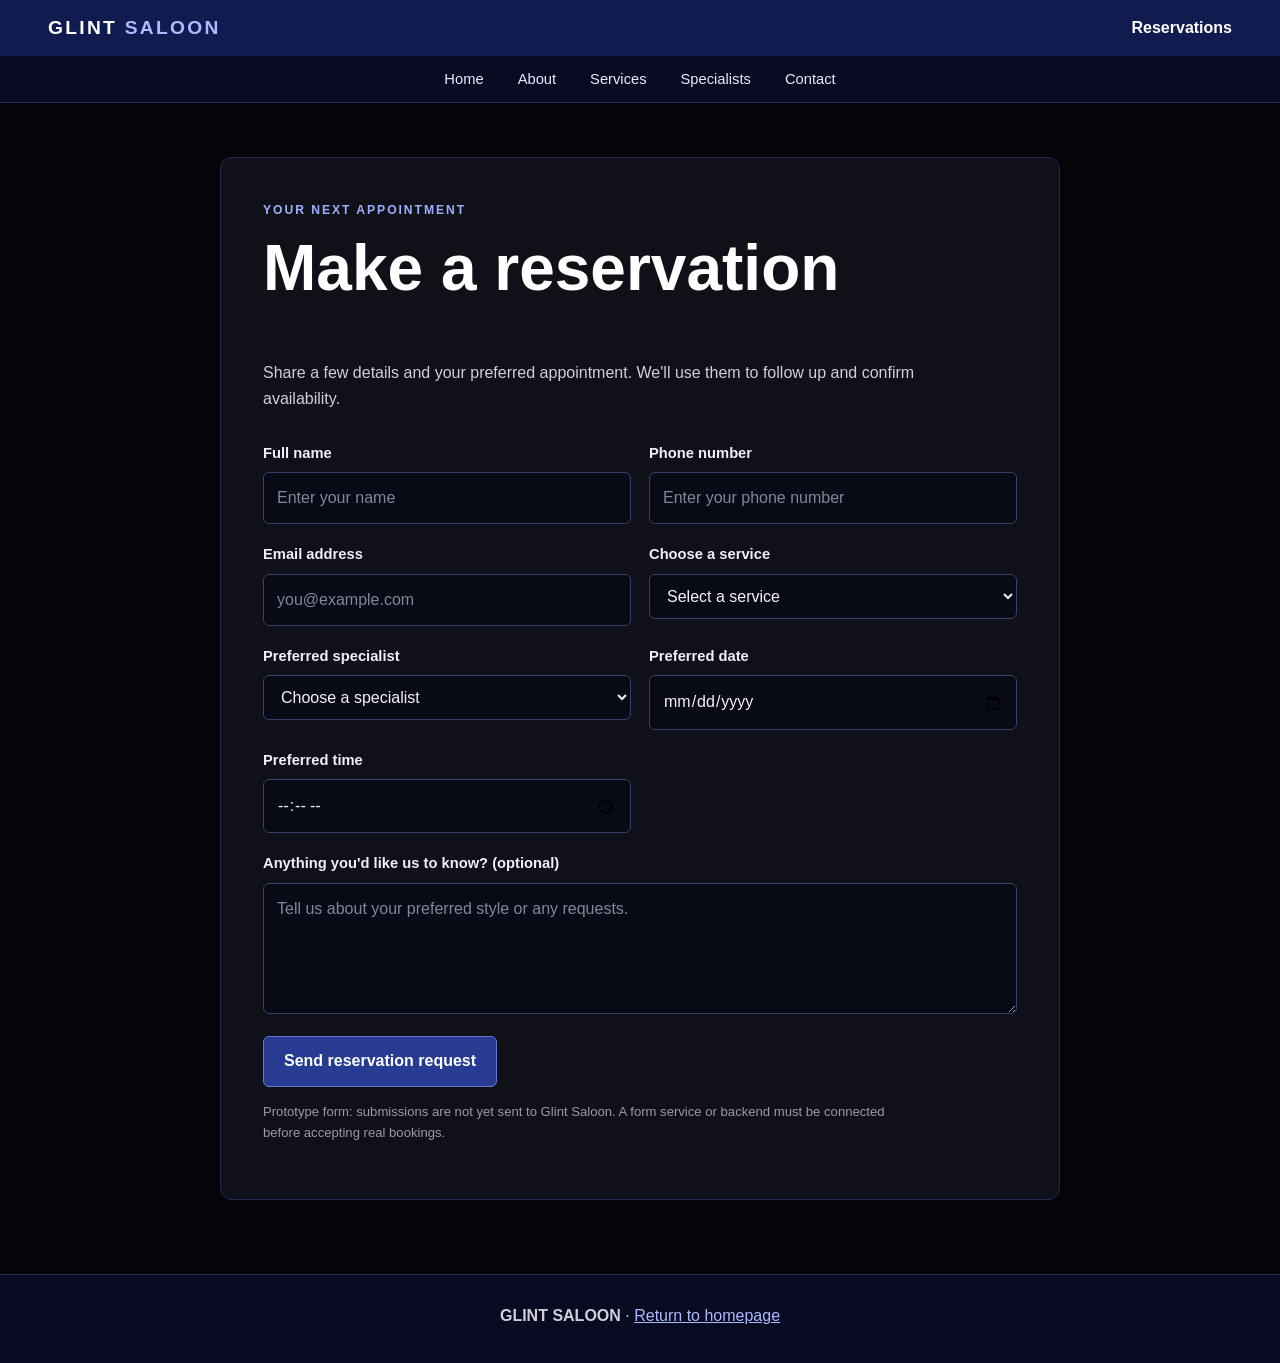
==== reservation.html @ 5bbe2a23 "Add files via upload" ====
<!DOCTYPE html>
<html lang="en">
<head>
  <meta charset="UTF-8">
  <meta name="viewport" content="width=device-width, initial-scale=1.0">
  <meta name="author" content="Olowookere Fulfilment">
  <meta name="description" content="Request an appointment at Glint Saloon.">
  <title>Reservations | Glint Saloon</title>
  <link rel="stylesheet" href="main.css">
</head>
<body>
  <header class="site-header">
    <div class="welcome-bar">
      <a class="brand" href="index.html">GLINT <span>SALOON</span></a>
      <p class="welcome-text">Reservations</p>
    </div>
    <nav class="site-nav" aria-label="Main navigation">
      <ul class="nav-list">
        <li><a href="index.html">Home</a></li>
        <li><a href="index.html#about">About</a></li>
        <li><a href="index.html#services">Services</a></li>
        <li><a href="index.html#specialists">Specialists</a></li>
        <li><a href="index.html#contact">Contact</a></li>
      </ul>
    </nav>
  </header>

  <main class="reservation-main">
    <section class="content-panel reservation-panel">
      <div class="section-heading">
        <p class="eyebrow">YOUR NEXT APPOINTMENT</p>
        <h1>Make a reservation</h1>
        <p>Share a few details and your preferred appointment. We'll use them to follow up and confirm availability.</p>
      </div>
      <form class="booking-form" action="#" method="get">
        <div class="form-grid">
          <div class="form-field">
            <label for="customer-name">Full name</label>
            <input id="customer-name" name="name" type="text" autocomplete="name" placeholder="Enter your name" required>
          </div>
          <div class="form-field">
            <label for="customer-phone">Phone number</label>
            <input id="customer-phone" name="phone" type="tel" autocomplete="tel" placeholder="Enter your phone number" required>
          </div>
          <div class="form-field">
            <label for="customer-email">Email address</label>
            <input id="customer-email" name="email" type="email" autocomplete="email" placeholder="you@example.com">
          </div>
          <div class="form-field">
            <label for="service">Choose a service</label>
            <select id="service" name="service" required>
              <option value="">Select a service</option>
              <option>Signature Haircut</option>
              <option>Fade & Taper</option>
              <option>Beard Sculpting</option>
              <option>Hair & Beard Package</option>
              <option>Natural Hair Styling</option>
              <option>Line-up & Shape-up</option>
            </select>
          </div>
          <div class="form-field">
            <label for="specialist">Preferred specialist</label>
            <select id="specialist" name="specialist" required>
              <option value="">Choose a specialist</option>
              <option>Daniel Adeyemi — Master Fade Specialist</option>
              <option>Marcus Bello — Texture & Natural Hair Specialist</option>
              <option>Ethan Okafor — Beard & Grooming Specialist</option>
              <option>Samuel Williams — Creative Barber & Design Artist</option>
              <option>Victor Adebayo — Classic Cut & Style Consultant</option>
              <option>No preference</option>
            </select>
          </div>
          <div class="form-field">
            <label for="appointment-date">Preferred date</label>
            <input id="appointment-date" name="date" type="date" required>
          </div>
          <div class="form-field">
            <label for="appointment-time">Preferred time</label>
            <input id="appointment-time" name="time" type="time" required>
          </div>
          <div class="form-field form-field-wide">
            <label for="notes">Anything you'd like us to know? (optional)</label>
            <textarea id="notes" name="notes" rows="4" placeholder="Tell us about your preferred style or any requests."></textarea>
          </div>
        </div>
        <button class="submit-button" type="submit">Send reservation request</button>
        <p class="form-note">Prototype form: submissions are not yet sent to Glint Saloon. A form service or backend must be connected before accepting real bookings.</p>
      </form>
    </section>
  </main>

  <footer class="site-footer">
    <p><strong>GLINT SALOON</strong> · <a href="index.html">Return to homepage</a></p>
  </footer>
</body>
</html>
---- main.css ----
/* ==================================================
   ELEMENT SELECTORS
   ================================================== */

* {
  box-sizing: border-box;
}

html {
  scroll-behavior: smooth;
  scroll-padding-top: 120px;
}

body {
  margin: 0;
  padding: 0;
  background: #050509;
  color: #f4f3f7;
  font-family: Arial, Helvetica, sans-serif;
  font-size: 1rem;
  line-height: 1.65;
}

h1,
h2,
h3,
p {
  margin-top: 0;
}

h1,
h2,
h3 {
  color: #ffffff;
  line-height: 1.2;
}

h1 {
  font-size: clamp(2.1rem, 5vw, 4.4rem);
}

h2 {
  font-size: clamp(1.7rem, 3vw, 2.5rem);
}

h3 {
  font-size: 1.15rem;
}

p {
  color: #d0cfda;
}

a {
  color: inherit;
  text-decoration: none;
}

img {
  display: block;
  width: 100%;
  max-width: 100%;
  height: auto;
}

ul {
  padding: 0;
  margin: 0;
}

input,
select,
textarea,
button {
  font: inherit;
}

button,
a,
input,
select,
textarea {
  -webkit-tap-highlight-color: transparent;
}

button:focus-visible,
a:focus-visible,
input:focus-visible,
select:focus-visible,
textarea:focus-visible {
  outline: 2px solid #8b9dff;
  outline-offset: 3px;
}

/* ==================================================
   CLASS SELECTORS
   ================================================== */

.site-header {
  position: sticky;
  top: 0;
  z-index: 10;
  width: 100%;
  background: #080b22;
  border-bottom: 1px solid #202b58;
}

.welcome-bar {
  display: flex;
  align-items: center;
  justify-content: space-between;
  gap: 16px;
  padding: 12px clamp(16px, 4vw, 48px);
  background: #101b50;
}

.brand {
  color: #ffffff;
  font-size: 1.2rem;
  font-weight: 800;
  letter-spacing: 0.12em;
}

.brand span {
  color: #aebaff;
}

.welcome-text {
  margin: 0;
  color: #ffffff;
  font-weight: 600;
  text-align: right;
}

.site-nav {
  padding: 0 clamp(12px, 3vw, 40px);
}

.nav-list {
  display: flex;
  flex-wrap: wrap;
  align-items: center;
  justify-content: center;
  gap: 4px 10px;
  list-style: none;
}

.nav-list a {
  display: block;
  padding: 11px 12px;
  color: #e8eaff;
  font-size: 0.92rem;
  border-radius: 5px;
  transition: background-color 160ms ease, color 160ms ease;
}

.nav-list a:hover {
  color: #ffffff;
  background: #1c2b70;
}

.nav-list .nav-book {
  color: #ffffff;
  background: #263b91;
  border: 1px solid #5269c7;
}

main {
  width: min(1180px, 100%);
  margin: 0 auto;
  padding: 26px clamp(12px, 3vw, 30px) 50px;
}

.page-panel,
.content-panel {
  margin: 24px 0;
  padding: clamp(20px, 4vw, 42px);
  overflow: hidden;
  background: #101018;
  border: 1px solid #202b58;
  border-radius: 12px;
}

.hero-panel {
  display: grid;
  grid-template-columns: minmax(0, 0.9fr) minmax(0, 1.1fr);
  align-items: center;
  gap: clamp(20px, 4vw, 48px);
  background: #10152b;
}

.hero-copy {
  padding: 8px 0;
}

.hero-copy h1 {
  margin-bottom: 18px;
}

.hero-copy h1 span {
  color: #aab8ff;
}

.hero-copy > p:not(.eyebrow) {
  max-width: 460px;
  margin-bottom: 26px;
}

.eyebrow {
  margin-bottom: 10px;
  color: #9eafff;
  font-size: 0.76rem;
  font-weight: 800;
  letter-spacing: 0.16em;
}

.image-frame {
  overflow: hidden;
  background: #08080d;
  border: 1px solid #29366d;
  border-radius: 10px;
}

.image-frame img {
  width: 100%;
  height: 100%;
  object-fit: cover;
}

.hero-image {
  min-height: 300px;
  max-height: 430px;
}

.hero-image img {
  min-height: 300px;
  max-height: 430px;
}

.button-link,
.submit-button {
  display: inline-flex;
  align-items: center;
  justify-content: center;
  min-height: 46px;
  padding: 11px 20px;
  color: #ffffff;
  font-weight: 700;
  background: #263b91;
  border: 1px solid #6578d0;
  border-radius: 6px;
  cursor: pointer;
  transition: background-color 160ms ease, transform 160ms ease;
}

.button-link:hover,
.submit-button:hover {
  background: #344eae;
  transform: translateY(-1px);
}

.section-heading {
  margin-bottom: 24px;
}

.section-heading > p:last-child {
  max-width: 720px;
  margin-bottom: 0;
}

.about-layout {
  display: grid;
  grid-template-columns: minmax(0, 0.85fr) minmax(0, 1.15fr);
  align-items: center;
  gap: 28px;
}

.about-image {
  min-height: 260px;
  max-height: 360px;
}

.about-image img {
  min-height: 260px;
  max-height: 360px;
}

.about-copy p:last-child {
  margin-bottom: 0;
}

.card-grid {
  display: grid;
  grid-template-columns: repeat(3, minmax(0, 1fr));
  gap: 16px;
}

.info-card,
.style-card {
  min-width: 0;
  padding: 20px;
  background: #090a12;
  border: 1px solid #26315d;
  border-radius: 9px;
}

.info-card p:last-child,
.style-card p:last-child {
  margin-bottom: 0;
}

.info-card h3,
.style-card h3 {
  margin-bottom: 9px;
}

.style-grid {
  display: grid;
  grid-template-columns: repeat(4, minmax(0, 1fr));
  gap: 16px;
}

.style-card {
  padding: 12px;
}

.style-image {
  height: 190px;
  margin-bottom: 14px;
}

.style-image img {
  height: 100%;
  object-fit: cover;
}

.specialist-grid {
  grid-template-columns: repeat(2, minmax(0, 1fr));
}

.specialist-card {
  position: relative;
  padding: 24px;
}

.specialist-number {
  margin-bottom: 8px;
  color: #8799ed;
  font-size: 0.8rem;
  font-weight: 800;
  letter-spacing: 0.12em;
}

.specialist-role {
  color: #aebaff;
  font-weight: 700;
}

.small-detail {
  margin-bottom: 7px;
  font-size: 0.9rem;
}

.testimonial-grid {
  grid-template-columns: repeat(3, minmax(0, 1fr));
}

.quote-mark {
  margin-bottom: 0;
  color: #9eafff;
  font-family: Georgia, serif;
  font-size: 2.8rem;
  line-height: 1;
}

.testimonial-name {
  margin-top: 16px;
  color: #aebaff;
  font-size: 0.9rem;
  font-weight: 700;
}

.contact-panel {
  display: flex;
  align-items: center;
  justify-content: space-between;
  gap: 24px;
  background: #10152b;
}

.contact-panel h2 {
  margin-bottom: 10px;
}

.contact-panel p:last-child {
  margin-bottom: 0;
}

.site-footer {
  padding: 28px 16px;
  text-align: center;
  background: #080b22;
  border-top: 1px solid #202b58;
}

.site-footer p {
  margin-bottom: 6px;
}

.site-footer a {
  color: #aebaff;
  text-decoration: underline;
}

.footer-note,
.form-note {
  color: #9999aa;
  font-size: 0.82rem;
}

.reservation-main {
  max-width: 900px;
}

.reservation-panel {
  margin-top: 28px;
}

.reservation-panel .section-heading {
  max-width: 680px;
}

.booking-form {
  margin-top: 28px;
}

.form-grid {
  display: grid;
  grid-template-columns: repeat(2, minmax(0, 1fr));
  gap: 18px;
}

.form-field {
  display: flex;
  flex-direction: column;
  min-width: 0;
  gap: 7px;
}

.form-field label {
  color: #f0efff;
  font-size: 0.92rem;
  font-weight: 700;
}

.form-field input,
.form-field select,
.form-field textarea {
  width: 100%;
  min-width: 0;
  padding: 12px 13px;
  color: #f4f3f7;
  background: #080a16;
  border: 1px solid #35416f;
  border-radius: 6px;
}

.form-field input::placeholder,
.form-field textarea::placeholder {
  color: #85869a;
}

.form-field select option {
  color: #ffffff;
  background: #080a16;
}

.form-field textarea {
  resize: vertical;
}

.form-field-wide {
  grid-column: 1 / -1;
}

.submit-button {
  margin-top: 22px;
}

.form-note {
  margin-top: 14px;
  max-width: 650px;
}

/* ==================================================
   ID SELECTORS
   ================================================== */

#about,
#services,
#styles,
#specialists,
#testimonials,
#contact {
  scroll-margin-top: 125px;
}

/* ==================================================
   RESPONSIVE MEDIA QUERIES
   ================================================== */

@media (max-width: 900px) {
  .style-grid {
    grid-template-columns: repeat(2, minmax(0, 1fr));
  }

  .card-grid,
  .testimonial-grid {
    grid-template-columns: repeat(2, minmax(0, 1fr));
  }

  .hero-panel,
  .about-layout {
    grid-template-columns: 1fr;
  }

  .hero-image {
    min-height: 260px;
  }
}

@media (max-width: 600px) {
  html {
    scroll-padding-top: 155px;
  }

  .welcome-bar {
    align-items: flex-start;
    flex-direction: column;
    gap: 3px;
    padding: 11px 16px;
  }

  .welcome-text {
    text-align: left;
    font-size: 0.9rem;
  }

  .site-nav {
    padding: 4px 10px 8px;
  }

  .nav-list {
    justify-content: flex-start;
    gap: 2px 4px;
  }

  .nav-list a {
    padding: 8px 9px;
    font-size: 0.82rem;
  }

  main {
    padding: 12px 12px 32px;
  }

  .page-panel,
  .content-panel {
    margin: 14px 0;
    padding: 20px 16px;
    border-radius: 9px;
  }

  .hero-panel {
    gap: 20px;
  }

  .hero-image,
  .hero-image img {
    min-height: 210px;
    max-height: 280px;
  }

  .style-grid,
  .card-grid,
  .specialist-grid,
  .testimonial-grid,
  .form-grid {
    grid-template-columns: 1fr;
  }

  .style-image {
    height: 220px;
  }

  .contact-panel {
    align-items: flex-start;
    flex-direction: column;
  }

  .form-field-wide {
    grid-column: auto;
  }

  .submit-button,
  .button-link {
    width: 100%;
  }
}

@media (max-width: 360px) {
  body {
    font-size: 0.94rem;
  }

  .brand {
    font-size: 1.05rem;
  }

  .nav-list a {
    padding: 7px;
    font-size: 0.76rem;
  }

  .info-card,
  .specialist-card {
    padding: 16px;
  }
}
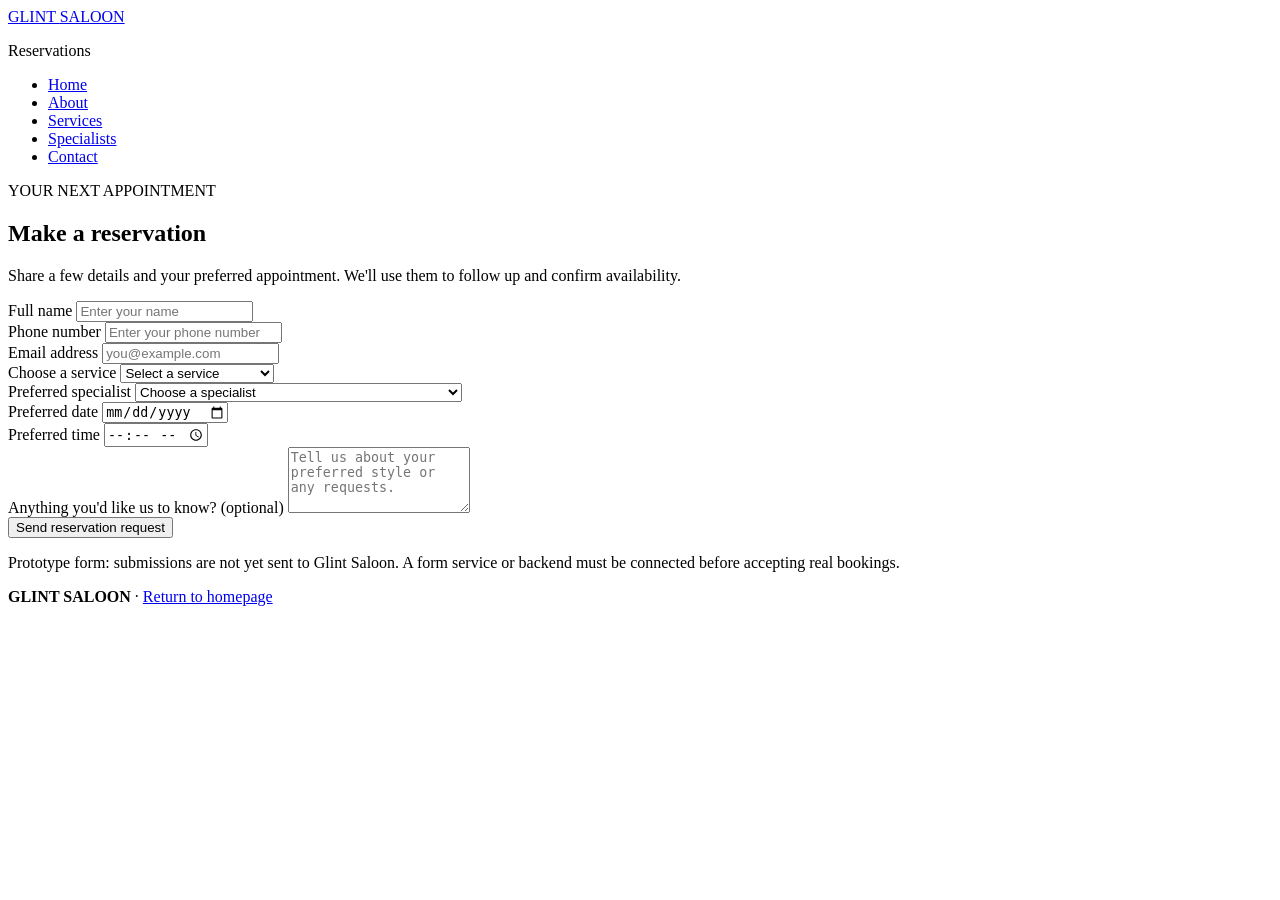
==== commit 0d77e3d7: "Update reservation.html Added animations" ====
--- a/reservation.html
+++ b/reservation.html
@@ -6,21 +6,21 @@
   <meta name="author" content="Olowookere Fulfilment">
   <meta name="description" content="Request an appointment at Glint Saloon.">
   <title>Reservations | Glint Saloon</title>
-  <link rel="stylesheet" href="main.css">
+  <link rel="stylesheet" href="main-by-claude.css">
 </head>
 <body>
   <header class="site-header">
     <div class="welcome-bar">
-      <a class="brand" href="index.html">GLINT <span>SALOON</span></a>
+      <a class="brand" href="index-by-claude.html">GLINT <span>SALOON</span></a>
       <p class="welcome-text">Reservations</p>
     </div>
     <nav class="site-nav" aria-label="Main navigation">
       <ul class="nav-list">
-        <li><a href="index.html">Home</a></li>
-        <li><a href="index.html#about">About</a></li>
-        <li><a href="index.html#services">Services</a></li>
-        <li><a href="index.html#specialists">Specialists</a></li>
-        <li><a href="index.html#contact">Contact</a></li>
+        <li><a href="index-by-claude.html">Home</a></li>
+        <li><a href="index-by-claude.html#about">About</a></li>
+        <li><a href="index-by-claude.html#services">Services</a></li>
+        <li><a href="index-by-claude.html#specialists">Specialists</a></li>
+        <li><a href="index-by-claude.html#contact">Contact</a></li>
       </ul>
     </nav>
   </header>
@@ -90,7 +90,7 @@
   </main>
 
   <footer class="site-footer">
-    <p><strong>GLINT SALOON</strong> · <a href="index.html">Return to homepage</a></p>
+    <p><strong>GLINT SALOON</strong> · <a href="index-by-claude.html">Return to homepage</a></p>
   </footer>
 </body>
 </html>
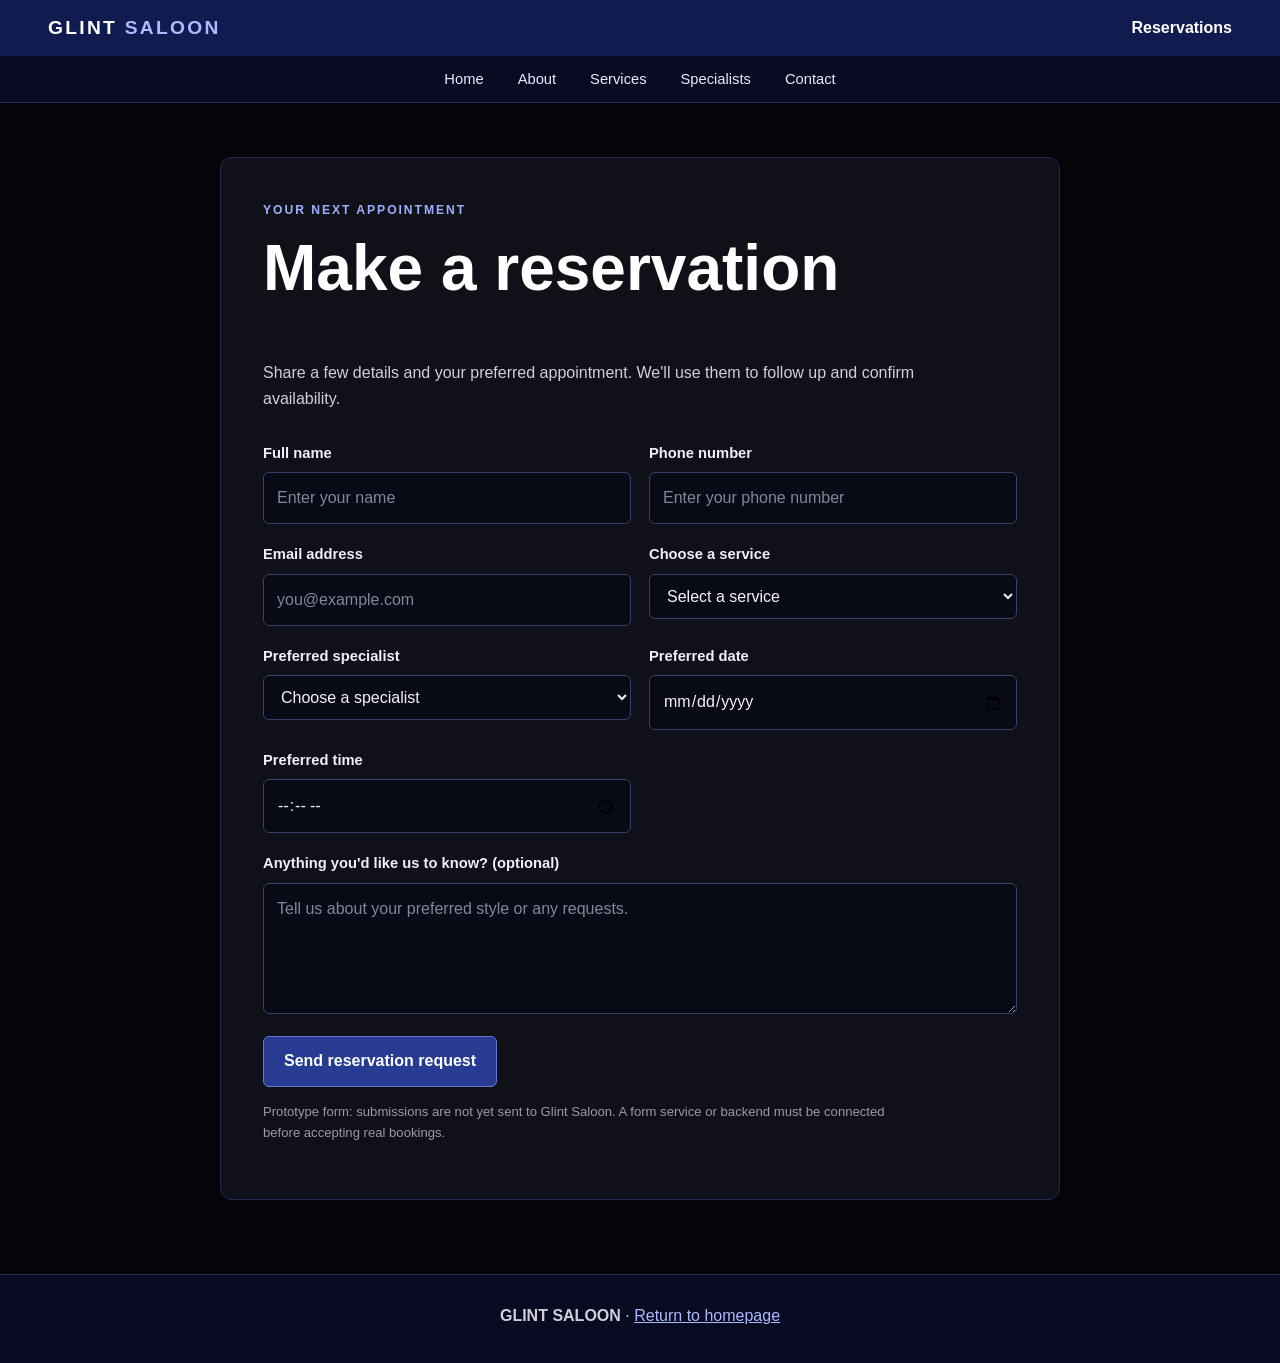
==== commit 3eedd8cf: "Update reservation.html Adjusted links" ====
--- a/reservation.html
+++ b/reservation.html
@@ -6,21 +6,21 @@
   <meta name="author" content="Olowookere Fulfilment">
   <meta name="description" content="Request an appointment at Glint Saloon.">
   <title>Reservations | Glint Saloon</title>
-  <link rel="stylesheet" href="main-by-claude.css">
+  <link rel="stylesheet" href="main.css">
 </head>
 <body>
   <header class="site-header">
     <div class="welcome-bar">
-      <a class="brand" href="index-by-claude.html">GLINT <span>SALOON</span></a>
+      <a class="brand" href="index.html">GLINT <span>SALOON</span></a>
       <p class="welcome-text">Reservations</p>
     </div>
     <nav class="site-nav" aria-label="Main navigation">
       <ul class="nav-list">
-        <li><a href="index-by-claude.html">Home</a></li>
-        <li><a href="index-by-claude.html#about">About</a></li>
-        <li><a href="index-by-claude.html#services">Services</a></li>
-        <li><a href="index-by-claude.html#specialists">Specialists</a></li>
-        <li><a href="index-by-claude.html#contact">Contact</a></li>
+        <li><a href="index.html">Home</a></li>
+        <li><a href="index.html#about">About</a></li>
+        <li><a href="index.html#services">Services</a></li>
+        <li><a href="index.html#specialists">Specialists</a></li>
+        <li><a href="index.html#contact">Contact</a></li>
       </ul>
     </nav>
   </header>
--- a/main.css
+++ b/main.css
@@ -0,0 +1,909 @@
+/* ==================================================
+   ELEMENT SELECTORS
+   ================================================== */
+
+* {
+  box-sizing: border-box;
+}
+
+html {
+  scroll-behavior: smooth;
+  scroll-padding-top: 120px;
+}
+
+body {
+  margin: 0;
+  padding: 0;
+  background: #050509;
+  color: #f4f3f7;
+  font-family: Arial, Helvetica, sans-serif;
+  font-size: 1rem;
+  line-height: 1.65;
+}
+
+h1,
+h2,
+h3,
+p {
+  margin-top: 0;
+}
+
+h1,
+h2,
+h3 {
+  color: #ffffff;
+  line-height: 1.2;
+}
+
+h1 {
+  font-size: clamp(2.1rem, 5vw, 4.4rem);
+}
+
+h2 {
+  font-size: clamp(1.7rem, 3vw, 2.5rem);
+}
+
+h3 {
+  font-size: 1.15rem;
+}
+
+p {
+  color: #d0cfda;
+}
+
+a {
+  color: inherit;
+  text-decoration: none;
+}
+
+img {
+  display: block;
+  width: 100%;
+  max-width: 100%;
+  height: auto;
+}
+
+ul {
+  padding: 0;
+  margin: 0;
+}
+
+input,
+select,
+textarea,
+button {
+  font: inherit;
+}
+
+button,
+a,
+input,
+select,
+textarea {
+  -webkit-tap-highlight-color: transparent;
+}
+
+button:focus-visible,
+a:focus-visible,
+input:focus-visible,
+select:focus-visible,
+textarea:focus-visible {
+  outline: 2px solid #8b9dff;
+  outline-offset: 3px;
+}
+
+/* ==================================================
+   CLASS SELECTORS
+   ================================================== */
+
+.site-header {
+  position: sticky;
+  top: 0;
+  z-index: 10;
+  width: 100%;
+  background: #080b22;
+  border-bottom: 1px solid #202b58;
+}
+
+.welcome-bar {
+  display: flex;
+  align-items: center;
+  justify-content: space-between;
+  gap: 16px;
+  padding: 12px clamp(16px, 4vw, 48px);
+  background: #101b50;
+}
+
+.brand {
+  color: #ffffff;
+  font-size: 1.2rem;
+  font-weight: 800;
+  letter-spacing: 0.12em;
+}
+
+.brand span {
+  color: #aebaff;
+}
+
+.welcome-text {
+  margin: 0;
+  color: #ffffff;
+  font-weight: 600;
+  text-align: right;
+}
+
+.site-nav {
+  padding: 0 clamp(12px, 3vw, 40px);
+}
+
+.nav-list {
+  display: flex;
+  flex-wrap: wrap;
+  align-items: center;
+  justify-content: center;
+  gap: 4px 10px;
+  list-style: none;
+}
+
+.nav-list a {
+  display: block;
+  padding: 11px 12px;
+  color: #e8eaff;
+  font-size: 0.92rem;
+  border-radius: 5px;
+  transition: background-color 160ms ease, color 160ms ease;
+}
+
+.nav-list a:hover {
+  color: #ffffff;
+  background: #1c2b70;
+}
+
+.nav-list .nav-book {
+  color: #ffffff;
+  background: #263b91;
+  border: 1px solid #5269c7;
+}
+
+main {
+  width: min(1180px, 100%);
+  margin: 0 auto;
+  padding: 26px clamp(12px, 3vw, 30px) 50px;
+}
+
+.page-panel,
+.content-panel {
+  margin: 24px 0;
+  padding: clamp(20px, 4vw, 42px);
+  overflow: hidden;
+  background: #101018;
+  border: 1px solid #202b58;
+  border-radius: 12px;
+}
+
+.hero-panel {
+  display: grid;
+  grid-template-columns: minmax(0, 0.9fr) minmax(0, 1.1fr);
+  align-items: center;
+  gap: clamp(20px, 4vw, 48px);
+  background: #10152b;
+}
+
+.hero-copy {
+  padding: 8px 0;
+}
+
+.hero-copy h1 {
+  margin-bottom: 18px;
+}
+
+.hero-copy h1 span {
+  color: #aab8ff;
+}
+
+.hero-copy > p:not(.eyebrow) {
+  max-width: 460px;
+  margin-bottom: 26px;
+}
+
+.eyebrow {
+  margin-bottom: 10px;
+  color: #9eafff;
+  font-size: 0.76rem;
+  font-weight: 800;
+  letter-spacing: 0.16em;
+}
+
+.image-frame {
+  overflow: hidden;
+  background: #08080d;
+  border: 1px solid #29366d;
+  border-radius: 10px;
+}
+
+.image-frame img {
+  width: 100%;
+  height: 100%;
+  object-fit: cover;
+}
+
+.hero-image {
+  min-height: 300px;
+  max-height: 430px;
+}
+
+.hero-image img {
+  min-height: 300px;
+  max-height: 430px;
+}
+
+.button-link,
+.submit-button {
+  display: inline-flex;
+  align-items: center;
+  justify-content: center;
+  min-height: 46px;
+  padding: 11px 20px;
+  color: #ffffff;
+  font-weight: 700;
+  background: #263b91;
+  border: 1px solid #6578d0;
+  border-radius: 6px;
+  cursor: pointer;
+  transition: background-color 160ms ease, transform 160ms ease;
+}
+
+.button-link:hover,
+.submit-button:hover {
+  background: #344eae;
+  transform: translateY(-1px);
+}
+
+.section-heading {
+  margin-bottom: 24px;
+}
+
+.section-heading > p:last-child {
+  max-width: 720px;
+  margin-bottom: 0;
+}
+
+.about-layout {
+  display: grid;
+  grid-template-columns: minmax(0, 0.85fr) minmax(0, 1.15fr);
+  align-items: center;
+  gap: 28px;
+}
+
+.about-image {
+  min-height: 260px;
+  max-height: 360px;
+}
+
+.about-image img {
+  min-height: 260px;
+  max-height: 360px;
+}
+
+.about-copy p:last-child {
+  margin-bottom: 0;
+}
+
+.card-grid {
+  display: grid;
+  grid-template-columns: repeat(3, minmax(0, 1fr));
+  gap: 16px;
+}
+
+.info-card,
+.style-card {
+  min-width: 0;
+  padding: 20px;
+  background: #090a12;
+  border: 1px solid #26315d;
+  border-radius: 9px;
+  transition: transform 260ms ease, border-color 260ms ease, box-shadow 260ms ease;
+}
+
+.info-card p:last-child,
+.style-card p:last-child {
+  margin-bottom: 0;
+}
+
+.info-card h3,
+.style-card h3 {
+  margin-bottom: 9px;
+}
+
+.style-grid {
+  display: grid;
+  grid-template-columns: repeat(4, minmax(0, 1fr));
+  gap: 16px;
+}
+
+.style-card {
+  padding: 12px;
+}
+
+.style-image {
+  height: 190px;
+  margin-bottom: 14px;
+}
+
+.style-image img {
+  height: 100%;
+  object-fit: cover;
+}
+
+.specialist-grid {
+  grid-template-columns: repeat(2, minmax(0, 1fr));
+}
+
+.specialist-card {
+  position: relative;
+  padding: 24px;
+}
+
+.specialist-number {
+  margin-bottom: 8px;
+  color: #8799ed;
+  font-size: 0.8rem;
+  font-weight: 800;
+  letter-spacing: 0.12em;
+}
+
+.specialist-role {
+  color: #aebaff;
+  font-weight: 700;
+}
+
+.small-detail {
+  margin-bottom: 7px;
+  font-size: 0.9rem;
+}
+
+.testimonial-grid {
+  grid-template-columns: repeat(3, minmax(0, 1fr));
+}
+
+.quote-mark {
+  margin-bottom: 0;
+  color: #9eafff;
+  font-family: Georgia, serif;
+  font-size: 2.8rem;
+  line-height: 1;
+}
+
+.testimonial-name {
+  margin-top: 16px;
+  color: #aebaff;
+  font-size: 0.9rem;
+  font-weight: 700;
+}
+
+.contact-panel {
+  display: grid;
+  grid-template-columns: minmax(0, 1fr) minmax(0, 0.9fr);
+  align-items: center;
+  gap: clamp(20px, 4vw, 44px);
+  background: #10152b;
+}
+
+.contact-panel h2 {
+  margin-bottom: 10px;
+}
+
+.contact-copy > p:not(.eyebrow) {
+  max-width: 480px;
+  margin-bottom: 22px;
+}
+
+.contact-list {
+  display: grid;
+  gap: 12px;
+  margin: 0;
+  list-style: none;
+}
+
+.contact-link {
+  display: flex;
+  align-items: center;
+  gap: 14px;
+  padding: 14px 16px;
+  background: #090a12;
+  border: 1px solid #26315d;
+  border-radius: 9px;
+  transition: transform 200ms ease, border-color 200ms ease, background-color 200ms ease;
+}
+
+.contact-link:hover,
+.contact-link:focus-visible {
+  background: #0d1024;
+  border-color: #5269c7;
+  transform: translateX(4px);
+}
+
+.contact-icon {
+  display: grid;
+  flex: none;
+  place-items: center;
+  width: 44px;
+  height: 44px;
+  color: #aebaff;
+  background: #162055;
+  border-radius: 50%;
+  transition: background-color 200ms ease, color 200ms ease, transform 200ms ease;
+}
+
+.contact-link:hover .contact-icon,
+.contact-link:focus-visible .contact-icon {
+  color: #ffffff;
+  background: #263b91;
+  transform: scale(1.08);
+}
+
+.contact-text {
+  display: flex;
+  flex-direction: column;
+  min-width: 0;
+}
+
+.contact-label {
+  color: #9eafff;
+  font-size: 0.72rem;
+  font-weight: 800;
+  letter-spacing: 0.14em;
+  text-transform: uppercase;
+}
+
+.contact-value {
+  color: #ffffff;
+  font-weight: 600;
+  overflow-wrap: anywhere;
+}
+
+.site-footer {
+  padding: 28px 16px;
+  text-align: center;
+  background: #080b22;
+  border-top: 1px solid #202b58;
+}
+
+.site-footer p {
+  margin-bottom: 6px;
+}
+
+.site-footer a {
+  color: #aebaff;
+  text-decoration: underline;
+}
+
+.footer-note,
+.form-note {
+  color: #9999aa;
+  font-size: 0.82rem;
+}
+
+.reservation-main {
+  max-width: 900px;
+}
+
+.reservation-panel {
+  margin-top: 28px;
+}
+
+.reservation-panel .section-heading {
+  max-width: 680px;
+}
+
+.booking-form {
+  margin-top: 28px;
+}
+
+.form-grid {
+  display: grid;
+  grid-template-columns: repeat(2, minmax(0, 1fr));
+  gap: 18px;
+}
+
+.form-field {
+  display: flex;
+  flex-direction: column;
+  min-width: 0;
+  gap: 7px;
+}
+
+.form-field label {
+  color: #f0efff;
+  font-size: 0.92rem;
+  font-weight: 700;
+}
+
+.form-field input,
+.form-field select,
+.form-field textarea {
+  width: 100%;
+  min-width: 0;
+  padding: 12px 13px;
+  color: #f4f3f7;
+  background: #080a16;
+  border: 1px solid #35416f;
+  border-radius: 6px;
+}
+
+.form-field input::placeholder,
+.form-field textarea::placeholder {
+  color: #85869a;
+}
+
+.form-field select option {
+  color: #ffffff;
+  background: #080a16;
+}
+
+.form-field textarea {
+  resize: vertical;
+}
+
+.form-field-wide {
+  grid-column: 1 / -1;
+}
+
+.submit-button {
+  margin-top: 22px;
+}
+
+.form-note {
+  margin-top: 14px;
+  max-width: 650px;
+}
+
+/* ==================================================
+   ID SELECTORS
+   ================================================== */
+
+#about,
+#services,
+#styles,
+#specialists,
+#testimonials,
+#contact {
+  scroll-margin-top: 125px;
+}
+
+/* ==================================================
+   RESPONSIVE MEDIA QUERIES
+   ================================================== */
+
+@media (max-width: 900px) {
+  .style-grid {
+    grid-template-columns: repeat(2, minmax(0, 1fr));
+  }
+
+  .card-grid,
+  .testimonial-grid {
+    grid-template-columns: repeat(2, minmax(0, 1fr));
+  }
+
+  .hero-panel,
+  .about-layout,
+  .contact-panel {
+    grid-template-columns: 1fr;
+  }
+
+  .hero-image {
+    min-height: 260px;
+  }
+}
+
+@media (max-width: 600px) {
+  html {
+    scroll-padding-top: 155px;
+  }
+
+  .welcome-bar {
+    align-items: flex-start;
+    flex-direction: column;
+    gap: 3px;
+    padding: 11px 16px;
+  }
+
+  .welcome-text {
+    text-align: left;
+    font-size: 0.9rem;
+  }
+
+  .site-nav {
+    padding: 4px 10px 8px;
+  }
+
+  .nav-list {
+    justify-content: flex-start;
+    gap: 2px 4px;
+  }
+
+  .nav-list a {
+    padding: 8px 9px;
+    font-size: 0.82rem;
+  }
+
+  main {
+    padding: 12px 12px 32px;
+  }
+
+  .page-panel,
+  .content-panel {
+    margin: 14px 0;
+    padding: 20px 16px;
+    border-radius: 9px;
+  }
+
+  .hero-panel {
+    gap: 20px;
+  }
+
+  .hero-image,
+  .hero-image img {
+    min-height: 210px;
+    max-height: 280px;
+  }
+
+  .style-grid,
+  .card-grid,
+  .specialist-grid,
+  .testimonial-grid,
+  .form-grid {
+    grid-template-columns: 1fr;
+  }
+
+  .style-image {
+    height: 220px;
+  }
+
+  .contact-panel {
+    grid-template-columns: 1fr;
+  }
+
+  .contact-link {
+    padding: 12px;
+  }
+
+  .form-field-wide {
+    grid-column: auto;
+  }
+
+  .submit-button,
+  .button-link {
+    width: 100%;
+  }
+}
+
+@media (max-width: 360px) {
+  body {
+    font-size: 0.94rem;
+  }
+
+  .brand {
+    font-size: 1.05rem;
+  }
+
+  .nav-list a {
+    padding: 7px;
+    font-size: 0.76rem;
+  }
+
+  .info-card,
+  .specialist-card {
+    padding: 16px;
+  }
+}
+
+/* ==================================================
+   ANIMATIONS (pure CSS, no JavaScript)
+   ================================================== */
+
+@keyframes fade-up {
+  from { opacity: 0; transform: translateY(18px); }
+  to   { opacity: 1; transform: translateY(0); }
+}
+
+@keyframes fade-down {
+  from { opacity: 0; transform: translateY(-14px); }
+  to   { opacity: 1; transform: translateY(0); }
+}
+
+@keyframes fade-in-scale {
+  from { opacity: 0; transform: scale(0.97); }
+  to   { opacity: 1; transform: scale(1); }
+}
+
+@keyframes slide-in-left {
+  from { opacity: 0; transform: translateX(-36px); }
+  to   { opacity: 1; transform: translateX(0); }
+}
+
+@keyframes slide-in-right {
+  from { opacity: 0; transform: translateX(36px); }
+  to   { opacity: 1; transform: translateX(0); }
+}
+
+@keyframes soft-pulse {
+  0%, 100% { box-shadow: 0 0 0 0 rgba(101, 120, 208, 0); }
+  50%      { box-shadow: 0 0 0 6px rgba(101, 120, 208, 0.18); }
+}
+
+/* Page load: header, then hero content one piece at a time */
+.site-header {
+  animation: fade-down 600ms ease-out backwards;
+}
+
+.hero-copy .eyebrow {
+  animation: slide-in-left 700ms ease-out 150ms backwards;
+}
+
+.hero-copy h1 {
+  animation: slide-in-left 700ms ease-out 280ms backwards;
+}
+
+.hero-copy > p:not(.eyebrow) {
+  animation: slide-in-left 700ms ease-out 420ms backwards;
+}
+
+.hero-copy .button-link {
+  animation: slide-in-left 700ms ease-out 560ms backwards;
+}
+
+.hero-image {
+  animation: slide-in-right 900ms ease-out 250ms backwards;
+}
+
+/* Nav links slide in one after another */
+.nav-list li {
+  animation: slide-in-left 500ms ease-out backwards;
+}
+
+.nav-list li:nth-child(1) { animation-delay: 300ms; }
+.nav-list li:nth-child(2) { animation-delay: 370ms; }
+.nav-list li:nth-child(3) { animation-delay: 440ms; }
+.nav-list li:nth-child(4) { animation-delay: 510ms; }
+.nav-list li:nth-child(5) { animation-delay: 580ms; }
+.nav-list li:nth-child(6) { animation-delay: 650ms; }
+.nav-list li:nth-child(7) { animation-delay: 720ms; }
+
+/* Hover and focus feedback */
+.nav-list a {
+  position: relative;
+}
+
+.nav-list a:not(.nav-book)::after {
+  position: absolute;
+  right: 12px;
+  bottom: 6px;
+  left: 12px;
+  height: 2px;
+  content: "";
+  background: #aebaff;
+  border-radius: 2px;
+  transform: scaleX(0);
+  transform-origin: left;
+  transition: transform 220ms ease;
+}
+
+.nav-list a:not(.nav-book):hover::after,
+.nav-list a:not(.nav-book):focus-visible::after {
+  transform: scaleX(1);
+}
+
+.nav-list .nav-book {
+  animation: soft-pulse 3.2s ease-in-out 1.5s infinite;
+}
+
+.button-link:active,
+.submit-button:active {
+  transform: translateY(0);
+}
+
+.info-card:hover,
+.style-card:hover {
+  border-color: #4a5fb8;
+  box-shadow: 0 10px 26px rgba(8, 12, 40, 0.55);
+  transform: translateY(-4px);
+}
+
+.image-frame img {
+  transition: transform 700ms ease;
+}
+
+.hero-image:hover img,
+.about-image:hover img,
+.style-card:hover .style-image img {
+  transform: scale(1.04);
+}
+
+.brand {
+  transition: opacity 200ms ease;
+}
+
+.brand:hover {
+  opacity: 0.8;
+}
+
+.form-field input,
+.form-field select,
+.form-field textarea {
+  transition: border-color 200ms ease, box-shadow 200ms ease;
+}
+
+.form-field input:focus,
+.form-field select:focus,
+.form-field textarea:focus {
+  border-color: #6578d0;
+  box-shadow: 0 0 0 3px rgba(101, 120, 208, 0.2);
+  outline: none;
+}
+
+/* Slide-in on scroll (pure CSS, no JavaScript)
+   Words slide in from the left; backgrounds, images, cards and forms from the right.
+   Each slide finishes after a short, fixed scroll distance (about 100px), so tall
+   sections and elements near the end of the page still land in their place.
+   Browsers without scroll-driven animation simply show everything. */
+@supports (animation-timeline: view()) {
+  /* Words: from the left */
+  .content-panel .eyebrow,
+  .content-panel h1,
+  .content-panel h2,
+  .section-heading > p,
+  .about-copy > p,
+  .contact-copy > * {
+    animation: slide-in-left linear backwards;
+    animation-timeline: view();
+    animation-range: entry 0px entry 100px;
+  }
+
+  /* Backgrounds, images, cards and forms: from the right */
+  .content-panel,
+  .about-image,
+  .card-grid > *,
+  .style-grid > *,
+  .contact-list > *,
+  .booking-form .form-field,
+  .booking-form .submit-button {
+    animation: slide-in-right linear backwards;
+    animation-timeline: view();
+    animation-range: entry 0px entry 100px;
+  }
+
+  /* Gentle stagger */
+  .card-grid > *:nth-child(3n + 2),
+  .style-grid > *:nth-child(even),
+  .contact-list > *:nth-child(2),
+  .booking-form .form-field:nth-child(even) {
+    animation-range: entry 15px entry 115px;
+  }
+
+  .card-grid > *:nth-child(3n),
+  .contact-list > *:nth-child(3),
+  .booking-form .submit-button {
+    animation-range: entry 30px entry 130px;
+  }
+}
+
+/* Stops slides from the right causing sideways scrolling on phones */
+body {
+  overflow-x: clip;
+}
+
+/* Respect people who prefer less motion */
+@media (prefers-reduced-motion: reduce) {
+  html {
+    scroll-behavior: auto;
+  }
+
+  *,
+  *::before,
+  *::after {
+    animation: none !important;
+    transition: none !important;
+  }
+   }
+   
